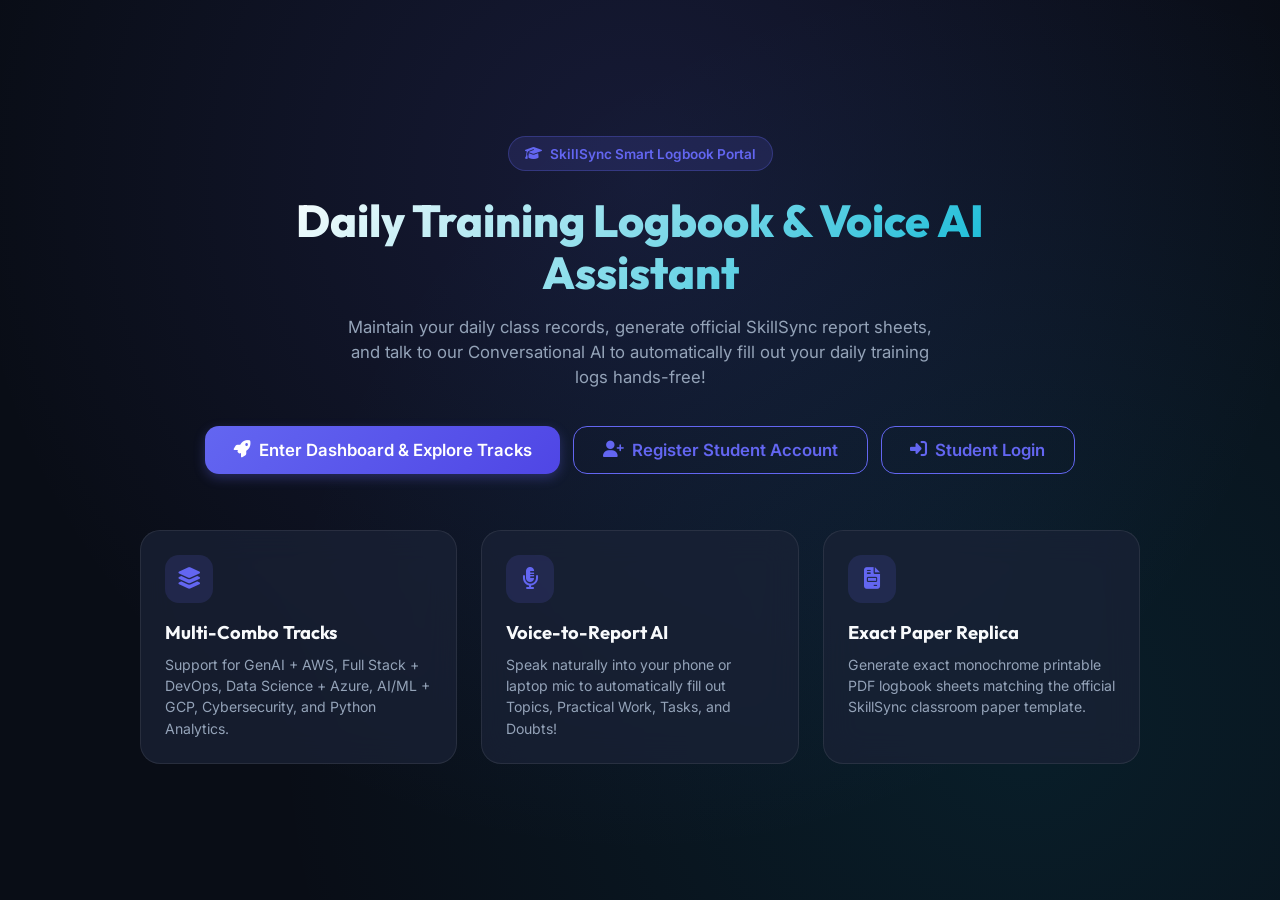
==== index.html @ 4466d9de "Initial commit" ====
<!DOCTYPE html>
<html lang="en" data-theme="dark">
<head>
  <meta charset="UTF-8">
  <meta name="viewport" content="width=device-width, initial-scale=1.0">
  <title>SKILLSYNC Smart Logbook & Voice AI Portal</title>
  <link rel="manifest" href="/static/manifest.json">
  <meta name="theme-color" content="#4f46e5">
  <meta name="apple-mobile-web-app-capable" content="yes">
  <meta name="apple-mobile-web-app-status-bar-style" content="black-translucent">
  <link rel="apple-touch-icon" href="/static/manifest.json">
  <link rel="stylesheet" href="/static/styles.css">
  <link rel="stylesheet" href="https://cdnjs.cloudflare.com/ajax/libs/font-awesome/6.4.0/css/all.min.css">
</head>
<body>
  <div class="app-root">

    <!-- =========================================================
         SCREEN 1: LANDING / WELCOME HERO SCREEN
    ========================================================= -->
    <div id="screen-landing" class="screen-view active">
      <div class="landing-hero">
        <div class="landing-badge">
          <i class="fa-solid fa-graduation-cap"></i> SkillSync Smart Logbook Portal
        </div>
        <h1 class="landing-title">Daily Training Logbook & Voice AI Assistant</h1>
        <p class="landing-desc">
          Maintain your daily class records, generate official SkillSync report sheets, and talk to our Conversational AI to automatically fill out your daily training logs hands-free!
        </p>

        <div class="landing-actions" style="display: flex; gap: 0.8rem; flex-wrap: wrap; justify-content: center;">
          <button class="btn btn-primary" style="font-size: 1.05rem; padding: 0.8rem 1.8rem;" onclick="enterMainAppDirectly()">
            <i class="fa-solid fa-rocket"></i> Enter Dashboard & Explore Tracks
          </button>
          <button class="btn btn-outline" style="font-size: 1.05rem; padding: 0.8rem 1.8rem;" onclick="showScreen('auth-register')">
            <i class="fa-solid fa-user-plus"></i> Register Student Account
          </button>
          <button class="btn btn-outline" style="font-size: 1.05rem; padding: 0.8rem 1.8rem;" onclick="showScreen('auth-login')">
            <i class="fa-solid fa-right-to-bracket"></i> Student Login
          </button>
        </div>

        <!-- Features Overview Grid -->
        <div class="landing-features-grid">
          <div class="feature-card">
            <div class="feature-icon"><i class="fa-solid fa-layer-group"></i></div>
            <h3>Multi-Combo Tracks</h3>
            <p>Support for GenAI + AWS, Full Stack + DevOps, Data Science + Azure, AI/ML + GCP, Cybersecurity, and Python Analytics.</p>
          </div>
          <div class="feature-card">
            <div class="feature-icon"><i class="fa-solid fa-microphone-lines"></i></div>
            <h3>Voice-to-Report AI</h3>
            <p>Speak naturally into your phone or laptop mic to automatically fill out Topics, Practical Work, Tasks, and Doubts!</p>
          </div>
          <div class="feature-card">
            <div class="feature-icon"><i class="fa-solid fa-file-invoice"></i></div>
            <h3>Exact Paper Replica</h3>
            <p>Generate exact monochrome printable PDF logbook sheets matching the official SkillSync classroom paper template.</p>
          </div>
        </div>
      </div>
    </div>


    <!-- =========================================================
         SCREEN 2: USER REGISTRATION
    ========================================================= -->
    <div id="screen-auth-register" class="screen-view">
      <div class="auth-wrapper">
        <div class="auth-card">
          <div class="auth-header">
            <h2>Create Student Account</h2>
            <p>Register your profile and select your training combo track</p>
          </div>

          <form id="registerForm" onsubmit="handleRegisterSubmit(event)">
            <div class="field-group">
              <label><i class="fa-solid fa-user"></i> Full Name</label>
              <input type="text" id="regName" class="form-input" placeholder="Enter your full name" required>
            </div>
            <div class="field-group">
              <label><i class="fa-solid fa-envelope"></i> Email Address</label>
              <input type="email" id="regEmail" class="form-input" placeholder="Enter your email address" required>
            </div>
            <div class="field-group">
              <label><i class="fa-solid fa-layer-group"></i> Training Combo Track</label>
              <select id="regCombo" class="form-input" required>
                <optgroup label="🏗️ INFRA Track">
                  <option value="AWS+DEVOPS">AWS + DevOps</option>
                  <option value="AWS+AI-JFS">AWS + AI_JFS</option>
                </optgroup>
                <optgroup label="🚀 PROD Track">
                  <option value="AWS+GENAI">AWS + Gen_AI</option>
                  <option value="AWS+AGENTIC AI-JFS">AWS + Agentic_AI</option>
                  <option value="GENAI +AGENTIC AI">Gen_AI + Agentic_AI</option>
                </optgroup>
                <optgroup label="💻 DEV Track">
                  <option value="AI-JFS-devops">AI_JFS + DevOps</option>
                  <option value="AI-JFS+AWS SA">AI_JFS + AWS_SA</option>
                </optgroup>
              </select>
            </div>
            <div class="field-group">
              <label><i class="fa-solid fa-lock"></i> Password</label>
              <input type="password" id="regPassword" class="form-input" placeholder="Enter your password" required>
            </div>

            <button type="submit" class="btn btn-primary" style="width: 100%; margin-top: 1rem; padding: 0.75rem;">
              <i class="fa-solid fa-user-check"></i> Complete Registration
            </button>
          </form>

          <div class="auth-switch-text">
            Already registered? <a onclick="showScreen('auth-login')">Log In here</a>
          </div>
        </div>
      </div>
    </div>


    <!-- =========================================================
         SCREEN 3: USER LOGIN
    ========================================================= -->
    <div id="screen-auth-login" class="screen-view">
      <div class="auth-wrapper">
        <div class="auth-card">
          <div class="auth-header">
            <h2>Student & Combo Login</h2>
            <p>Log in to access your daily training logs & AI assistant</p>
          </div>

          <form id="loginForm" onsubmit="handleLoginSubmit(event)">
            <div class="field-group">
              <label><i class="fa-solid fa-envelope"></i> Email Address</label>
              <input type="email" id="loginEmail" class="form-input" placeholder="Enter your registered email" required>
            </div>
            <div class="field-group">
              <label><i class="fa-solid fa-lock"></i> Password</label>
              <input type="password" id="loginPassword" class="form-input" placeholder="Enter your password" required>
            </div>

            <button type="submit" class="btn btn-primary" style="width: 100%; margin-top: 1rem; padding: 0.75rem;">
              <i class="fa-solid fa-right-to-bracket"></i> Log In to Dashboard
            </button>
          </form>

          <div class="auth-switch-text">
            Need a new account? <a onclick="showScreen('auth-register')">Register Now</a>
          </div>
        </div>
      </div>
    </div>


    <!-- =========================================================
         SCREEN 4: MAIN APP INTERFACE (SPA)
    ========================================================= -->
    <div id="screen-app-main" class="screen-view">
      
      <!-- Top Navigation Bar -->
      <header class="app-topbar">
        <div class="brand-badge">
          <span class="logo">SKILLSYNC</span>
          <span class="title" id="topbarComboTitle">GenAI + AWS</span>
        </div>

        <div style="display: flex; align-items: center; gap: 0.5rem;">
          <label for="comboSelect" style="font-size: 0.8rem; color: var(--text-secondary);"><i class="fa-solid fa-layer-group"></i> Active Track:</label>
          <select id="comboSelect" class="form-input" style="width: auto; padding: 0.35rem 0.75rem; font-size: 0.85rem; font-weight: 600; color: var(--accent-primary);" onchange="handleComboChange(this.value)">
            <optgroup label="🏗️ INFRA">
              <option value="AWS+DEVOPS">AWS + DevOps</option>
              <option value="AWS+AI-JFS">AWS + AI_JFS</option>
            </optgroup>
            <optgroup label="🚀 PROD">
              <option value="AWS+GENAI">AWS + Gen_AI</option>
              <option value="AWS+AGENTIC AI-JFS">AWS + Agentic_AI</option>
              <option value="GENAI +AGENTIC AI">Gen_AI + Agentic_AI</option>
            </optgroup>
            <optgroup label="💻 DEV">
              <option value="AI-JFS-devops">AI_JFS + DevOps</option>
              <option value="AI-JFS+AWS SA">AI_JFS + AWS_SA</option>
            </optgroup>
          </select>
        </div>

        <div class="topbar-user">
          <span class="user-combo-tag" id="userComboBadge">GenAI + AWS</span>
          <div class="user-avatar" id="userAvatar">K</div>
          <button class="btn btn-outline" style="padding: 0.35rem 0.75rem; font-size: 0.8rem;" onclick="handleLogout()" title="Logout / Switch User">
            <i class="fa-solid fa-power-off"></i>
          </button>
        </div>
      </header>

      <div class="app-main-layout">
        
        <!-- Desktop Sidebar Nav -->
        <aside class="app-sidebar">
          <button class="app-nav-link active" onclick="switchAppTab('dashboard', this)">
            <i class="fa-solid fa-chart-pie"></i> Dashboard
          </button>
          <button class="app-nav-link" onclick="switchAppTab('editor', this)">
            <i class="fa-solid fa-pen-to-square"></i> Daily Form
          </button>
          <button class="app-nav-link" onclick="switchAppTab('voice-ai', this)">
            <i class="fa-solid fa-microphone-lines"></i> Voice AI Assistant
          </button>
          <button class="app-nav-link" onclick="switchAppTab('history', this)">
            <i class="fa-solid fa-box-archive"></i> History Reports
          </button>
          <button class="app-nav-link" onclick="switchAppTab('print-sheet', this)">
            <i class="fa-solid fa-file-invoice"></i> Printable Sheet
          </button>
          <button class="app-nav-link" onclick="switchAppTab('suggestions', this)">
            <i class="fa-solid fa-lightbulb"></i> Suggestions
          </button>
          <button class="app-nav-link" onclick="switchAppTab('owner-portal', this)">
            <i class="fa-solid fa-user-shield"></i> Owner Portal
          </button>
        </aside>

        <!-- Main Content Area -->
        <main class="app-content">

          <!-- TAB 1: DASHBOARD -->
          <div id="tab-dashboard" class="tab-pane active">
            <div class="pane-title-bar">
              <div>
                <h2>Training Dashboard</h2>
                <p>Track your daily class report submission and progress</p>
              </div>
              <button class="btn btn-primary" onclick="switchAppTab('editor', document.querySelectorAll('.app-nav-link')[1])">
                <i class="fa-solid fa-plus"></i> Fill Today's Log
              </button>
            </div>

            <!-- Attendance Banner -->
            <div class="attendance-banner">
              <div>
                <h3 style="font-family: var(--font-display); margin-bottom: 0.25rem;">Today's Daily Report</h3>
                <p style="font-size: 0.88rem; color: var(--text-secondary);">Class date: <strong id="dashDateStr">2026-09-15</strong></p>
              </div>
              <div class="status-badge pending" id="todayStatusBadge">
                <i class="fa-solid fa-clock"></i> Submission Pending
              </div>
            </div>

            <!-- Stats Row -->
            <div class="stats-row">
              <div class="dash-stat-card">
                <div class="icon"><i class="fa-solid fa-file-signature"></i></div>
                <div>
                  <h4 id="dashStatLogs">0</h4>
                  <p>Total Forms Filled</p>
                </div>
              </div>
              <div class="dash-stat-card">
                <div class="icon"><i class="fa-solid fa-graduation-cap"></i></div>
                <div>
                  <h4 id="dashStatCombo" style="font-size: 1.1rem; color: var(--accent-secondary);">GenAI + AWS</h4>
                  <p>Active Combo Track</p>
                </div>
              </div>
              <div class="dash-stat-card">
                <div class="icon"><i class="fa-solid fa-fire"></i></div>
                <div>
                  <h4 id="dashStatStreak">1 Day</h4>
                  <p>Submission Streak</p>
                </div>
              </div>
            </div>

            <!-- Recent Reports Container -->
            <div class="editor-card">
              <h3 style="margin-bottom: 1rem; font-family: var(--font-display);"><i class="fa-solid fa-history" style="color: var(--accent-primary);"></i> Recent Daily Reports</h3>
              <div id="recentReportsList" style="display: flex; flex-direction: column; gap: 0.75rem;">
                <!-- Dynamically rendered -->
              </div>
            </div>
          </div>


          <!-- TAB 2: DAILY LOG EDITOR -->
          <div id="tab-editor" class="tab-pane">
            <div class="pane-title-bar">
              <div>
                <h2>Daily Logbook Form</h2>
                <p>Fill out today's report. The exact paper sheet preview syncs in real-time on the right!</p>
              </div>
              <div style="display: flex; gap: 0.5rem; flex-wrap: wrap;">
                <button class="btn btn-outline" onclick="clearFormFields()">
                  <i class="fa-solid fa-eraser"></i> Clear Form
                </button>
                <button class="btn btn-outline" onclick="loadSampleData()">
                  <i class="fa-solid fa-wand-sparkles"></i> Load Sample Data
                </button>
                <button class="btn btn-success" onclick="saveCurrentLog()">
                  <i class="fa-solid fa-floppy-disk"></i> Save Report
                </button>
              </div>
            </div>

            <div class="form-grid-layout">
              <!-- Left Form Controls -->
              <div class="editor-card">
                <div class="form-row-2">
                  <div class="field-group">
                    <label><i class="fa-regular fa-calendar"></i> Date</label>
                    <input type="date" id="inputDate" class="form-input" onchange="updateLivePaper()">
                  </div>
                  <div class="field-group">
                    <label><i class="fa-solid fa-calendar-day"></i> Day</label>
                    <input type="text" id="inputDay" class="form-input" placeholder="e.g. Tuesday" oninput="updateLivePaper()">
                  </div>
                </div>

                <div class="field-group">
                  <label><i class="fa-solid fa-laptop-code"></i> LAB / Room Location</label>
                  <input type="text" id="inputLab" class="form-input" placeholder="e.g. Lab 04 - GenAI Hub" oninput="updateLivePaper()">
                </div>

                <div class="form-row-2">
                  <div class="field-group">
                    <label><i class="fa-solid fa-right-to-bracket"></i> Check-In</label>
                    <input type="time" id="inputCheckIn" class="form-input" value="09:30" onchange="updateLivePaper()">
                  </div>
                  <div class="field-group">
                    <label><i class="fa-solid fa-right-from-bracket"></i> Check-Out</label>
                    <input type="time" id="inputCheckOut" class="form-input" value="16:30" onchange="updateLivePaper()">
                  </div>
                </div>

                <div class="field-group">
                  <label><i class="fa-solid fa-chalkboard-user"></i> Trainer Name</label>
                  <input type="text" id="inputTrainer" class="form-input" placeholder="Trainer Name" oninput="updateLivePaper()">
                </div>

                <div class="field-group">
                  <label><i class="fa-solid fa-square"></i> TOPICS COVERED TODAY</label>
                  <textarea id="inputTopics" class="form-input" rows="4" oninput="updateLivePaper()"></textarea>
                </div>

                <div class="field-group">
                  <label><i class="fa-solid fa-square"></i><i class="fa-solid fa-square" style="font-size: 0.6rem; margin-left: -4px;"></i> PRACTICAL / HANDS-ON WORK</label>
                  <textarea id="inputPractical" class="form-input" rows="4" oninput="updateLivePaper()"></textarea>
                </div>

                <div class="field-group">
                  <label><i class="fa-solid fa-square"></i> TASK / ASSIGNMENT</label>
                  <textarea id="inputAssignment" class="form-input" rows="3" oninput="updateLivePaper()"></textarea>
                </div>

                <div class="field-group">
                  <label><i class="fa-solid fa-square"></i><i class="fa-solid fa-square" style="font-size: 0.6rem; margin-left: -4px;"></i> DOUBTS / IMPORTANT NOTES</label>
                  <textarea id="inputDoubts" class="form-input" rows="3" oninput="updateLivePaper()"></textarea>
                </div>

                <button class="btn btn-primary" style="width: 100%; margin-top: 1rem;" onclick="saveCurrentLog()">
                  <i class="fa-solid fa-floppy-disk"></i> Save & Complete Daily Log
                </button>
              </div>

              <!-- Right Real-Time Live Paper Sheet Preview -->
              <div>
                <div style="margin-bottom: 0.5rem; display: flex; align-items: center; justify-content: space-between;">
                  <span style="font-size: 0.8rem; font-weight: 700; color: var(--text-secondary); text-transform: uppercase;">
                    <i class="fa-solid fa-eye"></i> Live Paper Logbook Sheet Preview
                  </span>
                  <button class="btn btn-outline" style="padding: 0.25rem 0.6rem; font-size: 0.75rem;" onclick="printPaperSheet()">
                    <i class="fa-solid fa-print"></i> Print / PDF
                  </button>
                </div>

                <!-- Exact Paper Container matching User Photo -->
                <div class="sheet-container" id="liveSheetContainer">
                  <div class="sheet-outer-box">
                    <div class="sheet-header-block">
                      <div class="sheet-title-text">
                        <span class="sheet-title-bar"></span>
                        TECHWING — DAILY TRAINING LOGBOOK
                      </div>
                      <div class="sheet-subtitle-text" id="paperHeaderSub">
                        GenAI + AWS Training | Daily Class Record
                      </div>
                    </div>

                    <table class="sheet-table-grid">
                      <tr>
                        <td class="lbl-cell">DATE</td>
                        <td class="val-cell" id="paperDateVal">2026-09-15</td>
                        <td class="lbl-cell">DAY</td>
                        <td class="val-cell" id="paperDayVal">Tuesday</td>
                      </tr>
                      <tr>
                        <td class="lbl-cell">LAB</td>
                        <td class="val-cell" id="paperLabVal" colspan="3">Lab 04 - GenAI Hub</td>
                      </tr>
                      <tr>
                        <td class="lbl-cell">CHECK-IN</td>
                        <td class="val-cell" id="paperCheckInVal">09:30 AM</td>
                        <td class="lbl-cell">CHECK-OUT</td>
                        <td class="val-cell" id="paperCheckOutVal">04:30 PM</td>
                      </tr>
                      <tr>
                        <td class="lbl-cell">TRAINER</td>
                        <td class="val-cell" id="paperTrainerVal" style="width: 35%;">Dr. Rajesh Sharma</td>
                        <td class="val-cell" colspan="2" style="text-align: center; color: #555555; font-size: 11px;">
                          [ Trainer Approval & Signature ]
                        </td>
                      </tr>
                    </table>

                    <div class="sec-banner"><span class="sq-symbol">■</span> TOPICS COVERED TODAY</div>
                    <div class="sec-box-content" id="paperTopicsVal"></div>

                    <div class="sec-banner"><span class="sq-symbol">■■</span> PRACTICAL / HANDS-ON WORK</div>
                    <div class="sec-box-content" id="paperPracticalVal"></div>

                    <div class="sec-banner"><span class="sq-symbol">■</span> TASK / ASSIGNMENT</div>
                    <div class="sec-box-content" id="paperAssignmentVal"></div>

                    <div class="sec-banner"><span class="sq-symbol">■■</span> DOUBTS / IMPORTANT NOTES</div>
                    <div class="sec-box-content" id="paperDoubtsVal"></div>
                  </div>
                </div>
              </div>
            </div>
          </div>


          <!-- TAB 3: VOICE CONVERSATIONAL AI ASSISTANT -->
          <div id="tab-voice-ai" class="tab-pane">
            <div class="pane-title-bar">
              <div>
                <h2>Voice Conversational AI Assistant</h2>
                <p>Talk or type to automatically populate your daily report logbook hands-free!</p>
              </div>
            </div>

            <!-- Target Section Chips -->
            <div class="section-chips-bar" style="margin-bottom: 1rem;">
              <span style="font-size: 0.85rem; font-weight: 600; color: var(--text-secondary);">
                <i class="fa-solid fa-bullseye" style="color: var(--accent-primary);"></i> Target Section:
              </span>
              <div class="chips-group">
                <button class="chip-btn active" data-target="auto" onclick="setVoiceTarget('auto', this)">Auto Detect</button>
                <button class="chip-btn" data-target="topics" onclick="setVoiceTarget('topics', this)">Topics Covered</button>
                <button class="chip-btn" data-target="practical" onclick="setVoiceTarget('practical', this)">Practical Work</button>
                <button class="chip-btn" data-target="assignment" onclick="setVoiceTarget('assignment', this)">Task/Assignment</button>
                <button class="chip-btn" data-target="doubts" onclick="setVoiceTarget('doubts', this)">Doubts/Notes</button>
              </div>
            </div>

            <!-- Voice Control Microphone Card -->
            <div class="voice-ai-card">
              <h3 style="font-family: var(--font-display); font-size: 1.25rem;">
                <i class="fa-solid fa-microphone-lines" style="color: var(--accent-purple);"></i> Speak to Fill Logbook Report
              </h3>
              <p style="font-size: 0.88rem; color: var(--text-secondary); max-width: 500px; margin: 0.4rem auto 0 auto;">
                Click the microphone button below and speak your notes. The AI will parse your voice and show a live demo preview of the populated section!
              </p>

              <div class="mic-button-wrapper">
                <button class="btn-mic" id="micBtn" onclick="toggleVoiceRecording()">
                  <i class="fa-solid fa-microphone"></i>
                </button>
              </div>

              <div class="voice-status-text" id="voiceStatus">Click Microphone to Start Speaking</div>
            </div>

            <!-- Demo Case Form Preview Card (Voice Populated) -->
            <div id="voiceDemoBox" class="editor-card demo-preview-card" style="margin-bottom: 1rem; display: none;">
              <div style="display: flex; align-items: center; justify-content: space-between; border-bottom: 1px solid var(--border-color); padding-bottom: 0.75rem; margin-bottom: 1rem;">
                <div style="display: flex; align-items: center; gap: 0.5rem;">
                  <span style="background: var(--accent-primary); color: #fff; border-radius: 4px; padding: 0.2rem 0.5rem; font-size: 0.75rem; font-weight: 700;">DEMO CASE PREVIEW</span>
                  <h4 id="demoTargetBadge" style="font-family: var(--font-display); font-size: 1rem; margin: 0;">TOPICS COVERED TODAY</h4>
                </div>
                <div style="display: flex; gap: 0.5rem;">
                  <button class="btn btn-success" style="padding: 0.35rem 0.75rem; font-size: 0.8rem;" onclick="applyVoiceDemoToForm()">
                    <i class="fa-solid fa-check-double"></i> Apply to Live Form & Sheet
                  </button>
                  <button class="btn btn-outline" style="padding: 0.35rem 0.75rem; font-size: 0.8rem;" onclick="closeVoiceDemoBox()">
                    <i class="fa-solid fa-xmark"></i>
                  </button>
                </div>
              </div>

              <div class="demo-fields-grid" style="display: grid; grid-template-columns: 1fr 1fr; gap: 1rem;">
                <div class="field-group">
                  <label><i class="fa-solid fa-square" style="color: var(--accent-primary);"></i> Topics Covered Preview</label>
                  <div class="demo-text-box" id="demoTopicsText"></div>
                </div>
                <div class="field-group">
                  <label><i class="fa-solid fa-square" style="color: var(--accent-secondary);"></i> Practical Work Preview</label>
                  <div class="demo-text-box" id="demoPracticalText"></div>
                </div>
                <div class="field-group">
                  <label><i class="fa-solid fa-square" style="color: var(--accent-gold);"></i> Task / Assignment Preview</label>
                  <div class="demo-text-box" id="demoAssignmentText"></div>
                </div>
                <div class="field-group">
                  <label><i class="fa-solid fa-square" style="color: var(--accent-purple);"></i> Doubts / Notes Preview</label>
                  <div class="demo-text-box" id="demoDoubtsText"></div>
                </div>
              </div>
            </div>

            <!-- Chat Conversation Thread -->
            <div class="chat-container">
              <div class="chat-body" id="chatThread">
                <div class="chat-msg-row ai">
                  <div class="msg-text">
Hello! I am your <strong>TECHWING Voice & Conversational AI Assistant</strong>. 🎙️

You can speak by clicking the microphone button above, or type your notes below.
For example, try saying:
<em>"Fill Topics Covered Today with: Python Flask REST endpoints and database routing."</em>
                  </div>
                </div>
              </div>

              <div class="chat-input-bar">
                <input type="text" id="chatInput" class="form-input" placeholder="Type your notes or prompt (e.g. Fill topics covered with...)" onkeypress="handleChatKeyPress(event)">
                <button class="btn btn-primary" onclick="submitChatInput()">
                  <i class="fa-solid fa-paper-plane"></i> Send
                </button>
              </div>
            </div>
          </div>


          <!-- TAB 4: HISTORY REPORTS -->
          <div id="tab-history" class="tab-pane">
            <div class="pane-title-bar">
              <div>
                <h2>Reports History & Exports</h2>
                <p>Search, filter, and export past class report entries</p>
              </div>
              <div style="display: flex; gap: 0.5rem;">
                <button class="btn btn-outline" onclick="exportJSON()">Export JSON</button>
                <button class="btn btn-outline" onclick="exportCSV()">Export CSV</button>
              </div>
            </div>

            <div class="editor-card">
              <table style="width: 100%; border-collapse: collapse; text-align: left;">
                <thead>
                  <tr style="border-bottom: 1px solid var(--border-color); color: var(--text-secondary); font-size: 0.8rem;">
                    <th style="padding: 0.75rem;">Date</th>
                    <th style="padding: 0.75rem;">Day</th>
                    <th style="padding: 0.75rem;">Combo</th>
                    <th style="padding: 0.75rem;">Lab</th>
                    <th style="padding: 0.75rem;">Trainer</th>
                    <th style="padding: 0.75rem;">Topics Summary</th>
                    <th style="padding: 0.75rem;">Actions</th>
                  </tr>
                </thead>
                <tbody id="historyTableBody">
                  <!-- Injected dynamically -->
                </tbody>
              </table>
            </div>
          </div>


          <!-- TAB 5: PRINTABLE SHEET -->
          <div id="tab-print-sheet" class="tab-pane">
            <div class="pane-title-bar">
              <div>
                <h2>Official Printable Sheet</h2>
                <p>Exact replica of official TECHWING daily log paper sheet ready for printing</p>
              </div>
              <button class="btn btn-primary" onclick="printPaperSheet()">
                <i class="fa-solid fa-print"></i> Print / Save PDF
              </button>
            </div>

            <!-- Saved Log Selector Bar -->
            <div class="editor-card print-selector-bar" style="margin-bottom: 1.25rem; display: flex; align-items: center; justify-content: space-between; flex-wrap: wrap; gap: 1rem;">
              <div style="display: flex; align-items: center; gap: 0.75rem; flex: 1; min-width: 280px;">
                <label style="font-weight: 600; white-space: nowrap; color: var(--text-primary);">
                  <i class="fa-solid fa-calendar-check" style="color: var(--accent-primary);"></i> Select Saved Report:
                </label>
                <select id="printLogSelect" class="form-input" onchange="loadLogToPrintSheet(this.value)" style="margin: 0; flex: 1;">
                  <!-- Dynamic options populated from logs -->
                </select>
              </div>
              <div style="display: flex; gap: 0.5rem;">
                <button class="btn btn-outline" onclick="loadActiveFormToPrintSheet()">
                  <i class="fa-solid fa-pen-to-square"></i> Use Current Form
                </button>
                <button class="btn btn-primary" onclick="printPaperSheet()">
                  <i class="fa-solid fa-print"></i> Print Sheet
                </button>
              </div>
            </div>

            <div id="fullSheetTarget"></div>
          </div>


          <!-- TAB 6: SUGGESTIONS & FEEDBACK -->
          <div id="tab-suggestions" class="tab-pane">
            <div class="pane-title-bar">
              <div>
                <h2>Student Suggestions & Feedback</h2>
                <p>Submit your suggestions directly to the TECHWING management</p>
              </div>
              <button class="btn btn-outline" style="font-size: 0.8rem;" onclick="toggleOwnerInbox()">
                <i class="fa-solid fa-user-shield"></i> Owner Inbox Access
              </button>
            </div>

            <div style="display: flex; flex-direction: column; gap: 1.5rem; max-width: 900px; margin: 0 auto;">
              <!-- Suggestion Submission Form (Public View for All Students) -->
              <div class="editor-card">
                <h3 style="margin-bottom: 1rem; font-family: var(--font-display);">
                  <i class="fa-solid fa-paper-plane" style="color: var(--accent-primary);"></i> Submit a Suggestion to App Owner
                </h3>
                <form id="suggestionForm" onsubmit="handleSuggestionSubmit(event)">
                  <div class="form-row-2">
                    <div class="field-group">
                      <label><i class="fa-solid fa-user"></i> Your Name</label>
                      <input type="text" id="sugName" class="form-input" placeholder="e.g. Kishore Kumar" required>
                    </div>
                    <div class="field-group">
                      <label><i class="fa-solid fa-envelope"></i> Email Address</label>
                      <input type="email" id="sugEmail" class="form-input" placeholder="e.g. kishore@techwing.com" required>
                    </div>
                  </div>

                  <div class="form-row-2">
                    <div class="field-group">
                      <label><i class="fa-solid fa-tag"></i> Suggestion Category</label>
                      <select id="sugCategory" class="form-input" required>
                        <option value="Curriculum & Topics">Curriculum & Topics</option>
                        <option value="Lab & Infrastructure">Lab & Infrastructure</option>
                        <option value="Trainer Feedback">Trainer Feedback</option>
                        <option value="App Feature Request">App Feature Request</option>
                        <option value="General Suggestion">General Suggestion</option>
                      </select>
                    </div>
                    <div class="field-group">
                      <label><i class="fa-solid fa-heading"></i> Subject / Title</label>
                      <input type="text" id="sugSubject" class="form-input" placeholder="Brief subject title" required>
                    </div>
                  </div>

                  <div class="field-group">
                    <label><i class="fa-solid fa-message"></i> Suggestion Details</label>
                    <textarea id="sugMessage" class="form-input" rows="4" placeholder="Write your suggestion or feedback here..." required></textarea>
                  </div>
                  <button type="submit" class="btn btn-primary" style="width: 100%; margin-top: 0.5rem; font-size: 1rem; padding: 0.8rem;">
                    <i class="fa-solid fa-paper-plane"></i> Submit Suggestion to Management
                  </button>
                </form>
              </div>

              <!-- Received Suggestions List (Protected: App Owner Only) -->
              <div id="ownerInboxCard" class="editor-card" style="display: none; border: 1px solid var(--accent-purple);">
                <div style="display: flex; align-items: center; justify-content: space-between; margin-bottom: 1rem; border-bottom: 1px solid var(--border-color); padding-bottom: 0.75rem;">
                  <h3 style="font-family: var(--font-display); margin: 0; color: var(--accent-purple);">
                    <i class="fa-solid fa-user-shield"></i> Owner Private Suggestions Inbox
                  </h3>
                  <div style="display: flex; align-items: center; gap: 0.5rem;">
                    <span class="status-badge completed" id="sugCountBadge">0 Received</span>
                    <button class="btn btn-outline" style="padding: 0.25rem 0.5rem; font-size: 0.75rem;" onclick="hideOwnerInbox()">Close</button>
                  </div>
                </div>
                <div id="suggestionsList" style="display: flex; flex-direction: column; gap: 0.88rem; max-height: 500px; overflow-y: auto;">
                  <!-- Rendered dynamically for owner -->
                </div>
              </div>
            </div>
          </div>


          <!-- TAB 7: OWNER MONITORING PORTAL -->
          <div id="tab-owner-portal" class="tab-pane">
            <div class="pane-title-bar">
              <div>
                <h2><i class="fa-solid fa-user-shield" style="color: var(--accent-purple);"></i> Owner Monitoring Portal</h2>
                <p>Master overview of student activity, logs, roster, & system reports</p>
              </div>
              <div style="display: flex; gap: 0.5rem;">
                <button class="btn btn-outline" style="font-size: 0.82rem;" onclick="loadOwnerMasterData()">
                  <i class="fa-solid fa-rotate"></i> Refresh Data
                </button>
                <button class="btn btn-primary" style="font-size: 0.82rem;" onclick="exportMasterDataJSON()">
                  <i class="fa-solid fa-download"></i> Export Master JSON
                </button>
              </div>
            </div>

            <!-- Passcode Verification Gate if locked -->
            <div id="ownerGateCard" class="editor-card" style="text-align: center; max-width: 500px; margin: 3rem auto; padding: 2.5rem;">
              <div style="font-size: 3rem; color: var(--accent-purple); margin-bottom: 1rem;">
                <i class="fa-solid fa-lock"></i>
              </div>
              <h3 style="font-family: var(--font-display); margin-bottom: 0.5rem;">Protected Owner Access</h3>
              <p style="color: var(--text-secondary); font-size: 0.9rem; margin-bottom: 1.5rem;">
                Enter Owner Passcode to unlock master system monitoring dashboard and student roster.
              </p>
              <div style="display: flex; gap: 0.5rem; justify-content: center;">
                <input type="password" id="ownerPasscodePrompt" class="form-input" placeholder="Enter Owner Passcode" style="max-width: 250px;">
                <button class="btn btn-primary" onclick="unlockOwnerPortal()">
                  <i class="fa-solid fa-key"></i> Unlock
                </button>
              </div>
              <p style="font-size: 0.75rem; color: var(--text-muted); margin-top: 1rem;">
                Authorized Owner Email (kishore@techwing.com) unlocks automatically.
              </p>
            </div>

            <!-- Main Owner Dashboard View (hidden until unlocked) -->
            <div id="ownerDashboardView" style="display: none;">
              
              <!-- Metrics Cards -->
              <div class="stats-row" style="margin-bottom: 1.5rem;">
                <div class="dash-stat-card">
                  <div class="icon" style="background: rgba(99, 102, 241, 0.15); color: var(--accent-primary);"><i class="fa-solid fa-users"></i></div>
                  <div>
                    <h4 id="ownerTotalStudents">0</h4>
                    <p>Registered Students</p>
                  </div>
                </div>
                <div class="dash-stat-card">
                  <div class="icon" style="background: rgba(168, 85, 247, 0.15); color: var(--accent-purple);"><i class="fa-solid fa-file-invoice"></i></div>
                  <div>
                    <h4 id="ownerTotalLogs">0</h4>
                    <p>Total Master Logs</p>
                  </div>
                </div>
                <div class="dash-stat-card">
                  <div class="icon" style="background: rgba(34, 197, 94, 0.15); color: var(--accent-green);"><i class="fa-solid fa-lightbulb"></i></div>
                  <div>
                    <h4 id="ownerTotalSuggestions">0</h4>
                    <p>Student Suggestions</p>
                  </div>
                </div>
                <div class="dash-stat-card">
                  <div class="icon" style="background: rgba(245, 158, 11, 0.15); color: var(--accent-gold);"><i class="fa-solid fa-layer-group"></i></div>
                  <div>
                    <h4 id="ownerActiveCombos">6</h4>
                    <p>Active Combo Tracks</p>
                  </div>
                </div>
              </div>

              <!-- Owner Sub-Tabs Navigation -->
              <div style="display: flex; gap: 0.5rem; margin-bottom: 1rem; border-bottom: 1px solid var(--border-color); padding-bottom: 0.5rem; flex-wrap: wrap;">
                <button class="btn btn-primary" id="btnOwnerSubLogs" style="font-size: 0.85rem;" onclick="switchOwnerSubTab('master-logs')">
                  <i class="fa-solid fa-list-check"></i> Master Student Logs
                </button>
                <button class="btn btn-outline" id="btnOwnerSubRoster" style="font-size: 0.85rem;" onclick="switchOwnerSubTab('student-roster')">
                  <i class="fa-solid fa-id-card"></i> Student Accounts Roster
                </button>
                <button class="btn btn-outline" id="btnOwnerSubInbox" style="font-size: 0.85rem;" onclick="switchOwnerSubTab('suggestions-inbox')">
                  <i class="fa-solid fa-inbox"></i> Suggestions Inbox
                </button>
                <button class="btn btn-outline" id="btnOwnerSubDb" style="font-size: 0.85rem;" onclick="switchOwnerSubTab('db-inspector')">
                  <i class="fa-solid fa-server"></i> Database Inspector & Audits
                </button>
              </div>

              <!-- Sub-Tab 1: Master Logs Table -->
              <div id="ownerSub-master-logs" class="editor-card">
                <div style="display: flex; align-items: center; justify-content: space-between; margin-bottom: 1rem; flex-wrap: wrap; gap: 0.5rem;">
                  <h3 style="font-family: var(--font-display); margin: 0;">Master Student Training Logs</h3>
                  <div style="display: flex; gap: 0.5rem;">
                    <input type="text" id="ownerLogSearch" class="form-input" placeholder="Search by email, combo, or date..." style="font-size: 0.85rem; width: 260px;" onkeyup="filterOwnerLogs()">
                    <button class="btn btn-outline" style="font-size: 0.8rem;" onclick="exportMasterLogsCSV()">
                      <i class="fa-solid fa-file-csv"></i> CSV
                    </button>
                  </div>
                </div>
                
                <div style="overflow-x: auto;">
                  <table style="width: 100%; border-collapse: collapse; font-size: 0.88rem;">
                    <thead>
                      <tr style="border-bottom: 2px solid var(--border-color); text-align: left; color: var(--text-secondary);">
                        <th style="padding: 0.75rem;">Date</th>
                        <th style="padding: 0.75rem;">Student Email</th>
                        <th style="padding: 0.75rem;">Combo Track</th>
                        <th style="padding: 0.75rem;">Lab / Trainer</th>
                        <th style="padding: 0.75rem;">Topics Covered</th>
                        <th style="padding: 0.75rem;">Action</th>
                      </tr>
                    </thead>
                    <tbody id="ownerMasterLogsTbody">
                      <!-- Rendered dynamically -->
                    </tbody>
                  </table>
                </div>
              </div>

              <!-- Sub-Tab 2: Student Accounts Roster -->
              <div id="ownerSub-student-roster" class="editor-card" style="display: none;">
                <h3 style="font-family: var(--font-display); margin-bottom: 1rem;">Registered Student Accounts Roster</h3>
                <div style="overflow-x: auto;">
                  <table style="width: 100%; border-collapse: collapse; font-size: 0.88rem;">
                    <thead>
                      <tr style="border-bottom: 2px solid var(--border-color); text-align: left; color: var(--text-secondary);">
                        <th style="padding: 0.75rem;">Student Name</th>
                        <th style="padding: 0.75rem;">Email Address</th>
                        <th style="padding: 0.75rem;">Combo Track</th>
                        <th style="padding: 0.75rem;">Logs Submitted</th>
                      </tr>
                    </thead>
                    <tbody id="ownerStudentRosterTbody">
                      <!-- Rendered dynamically -->
                    </tbody>
                  </table>
                </div>
              </div>

              <!-- Sub-Tab 3: Private Suggestions Inbox -->
              <div id="ownerSub-suggestions-inbox" class="editor-card" style="display: none;">
                <h3 style="font-family: var(--font-display); margin-bottom: 1rem; color: var(--accent-purple);">
                  <i class="fa-solid fa-paper-plane"></i> Private Suggestions & Feedback Inbox
                </h3>
                <div id="ownerPortalSuggestionsList" style="display: flex; flex-direction: column; gap: 1rem;">
                  <!-- Rendered dynamically -->
                </div>
              </div>

              <!-- Sub-Tab 4: Database Inspector -->
              <div id="ownerSub-db-inspector" class="editor-card" style="display: none;">
                <div style="display: flex; align-items: center; justify-content: space-between; margin-bottom: 1rem; flex-wrap: wrap; gap: 0.5rem;">
                  <h3 style="font-family: var(--font-display); margin: 0; color: var(--accent-primary);">
                    <i class="fa-solid fa-server"></i> Server Database & Audit Inspector
                  </h3>
                  <div style="display: flex; gap: 0.5rem;">
                    <button class="btn btn-outline" style="font-size: 0.8rem;" onclick="inspectServerDatabase()">
                      <i class="fa-solid fa-rotate"></i> Refresh Inspector
                    </button>
                    <button class="btn btn-primary" style="font-size: 0.8rem;" onclick="downloadDatabaseFile()">
                      <i class="fa-solid fa-download"></i> Download SQLite DB
                    </button>
                  </div>
                </div>

                <div id="dbInspectorContent" style="display: flex; flex-direction: column; gap: 1rem;">
                  <!-- Rendered dynamically -->
                </div>
              </div>

            </div>
          </div>

        </main>
      </div>

      <!-- Mobile Bottom Navigation Bar -->
      <nav class="mobile-bottom-nav">
        <button class="mobile-nav-item active" onclick="switchAppTab('dashboard', this)">
          <i class="fa-solid fa-chart-pie"></i>
          <span>Home</span>
        </button>
        <button class="mobile-nav-item" onclick="switchAppTab('editor', this)">
          <i class="fa-solid fa-pen-to-square"></i>
          <span>Form</span>
        </button>
        <button class="mobile-nav-item" onclick="switchAppTab('voice-ai', this)">
          <i class="fa-solid fa-microphone-lines"></i>
          <span>Voice AI</span>
        </button>
        <button class="mobile-nav-item" onclick="switchAppTab('history', this)">
          <i class="fa-solid fa-box-archive"></i>
          <span>Reports</span>
        </button>
        <button class="mobile-nav-item" onclick="switchAppTab('print-sheet', this)">
          <i class="fa-solid fa-file-invoice"></i>
          <span>Print</span>
        </button>
        <button class="mobile-nav-item" onclick="switchAppTab('suggestions', this)">
          <i class="fa-solid fa-lightbulb"></i>
          <span>Feedback</span>
        </button>
        <button class="mobile-nav-item" onclick="switchAppTab('owner-portal', this)">
          <i class="fa-solid fa-user-shield"></i>
          <span>Owner</span>
        </button>
      </nav>

    </div>

  </div>

  <script src="/static/app.js"></script>
</body>
</html>
---- static/styles.css ----
/* SkillSync Daily Training Logbook Mobile-First Web App Design System */
@import url('https://fonts.googleapis.com/css2?family=Inter:wght@300;400;500;600;700&family=Outfit:wght@400;500;600;700;800&family=JetBrains+Mono:wght@400;500&display=swap');

:root {
  /* Dark Glass Palette */
  --bg-primary: #090d16;
  --bg-secondary: #111726;
  --bg-tertiary: #1a2236;
  --bg-card: rgba(26, 34, 54, 0.75);
  --bg-card-hover: rgba(36, 47, 74, 0.85);

  --border-color: rgba(255, 255, 255, 0.08);
  --border-active: rgba(99, 102, 241, 0.5);

  --accent-primary: #6366f1;
  --accent-primary-hover: #4f46e5;
  --accent-secondary: #06b6d4;
  --accent-success: #10b981;
  --accent-warning: #f59e0b;
  --accent-danger: #ef4444;
  --accent-purple: #a855f7;

  --text-primary: #f8fafc;
  --text-secondary: #94a3b8;
  --text-muted: #64748b;

  --font-main: 'Inter', system-ui, -apple-system, sans-serif;
  --font-display: 'Outfit', system-ui, -apple-system, sans-serif;
  --font-code: 'JetBrains Mono', monospace;

  --radius-sm: 8px;
  --radius-md: 14px;
  --radius-lg: 20px;
  --radius-xl: 28px;

  --shadow-sm: 0 2px 8px rgba(0, 0, 0, 0.2);
  --shadow-md: 0 8px 24px rgba(0, 0, 0, 0.35);
  --shadow-lg: 0 16px 40px rgba(0, 0, 0, 0.5);

  --glass-backdrop: blur(16px);
}

[data-theme="light"] {
  --bg-primary: #f1f5f9;
  --bg-secondary: #ffffff;
  --bg-tertiary: #e2e8f0;
  --bg-card: rgba(255, 255, 255, 0.9);
  --bg-card-hover: rgba(255, 255, 255, 1);

  --border-color: rgba(0, 0, 0, 0.08);
  --border-active: rgba(99, 102, 241, 0.6);

  --text-primary: #0f172a;
  --text-secondary: #475569;
  --text-muted: #94a3b8;

  --shadow-sm: 0 2px 8px rgba(0, 0, 0, 0.05);
  --shadow-md: 0 8px 24px rgba(0, 0, 0, 0.08);
  --shadow-lg: 0 16px 40px rgba(0, 0, 0, 0.12);
}

* {
  margin: 0;
  padding: 0;
  box-sizing: border-box;
}

body {
  font-family: var(--font-main);
  background-color: var(--bg-primary);
  color: var(--text-primary);
  min-height: 100vh;
  line-height: 1.5;
  overflow-x: hidden;
  transition: background-color 0.3s ease, color 0.3s ease;
}

/* App Root Container */
.app-root {
  display: flex;
  flex-direction: column;
  min-height: 100vh;
  position: relative;
}

/* Screen Views Management */
.screen-view {
  display: none;
  width: 100%;
  animation: fadeIn 0.3s cubic-bezier(0.16, 1, 0.3, 1) forwards;
}

.screen-view.active {
  display: flex;
  flex-direction: column;
  flex: 1;
}

@keyframes fadeIn {
  from { opacity: 0; transform: translateY(8px); }
  to { opacity: 1; transform: translateY(0); }
}

/* -------------------------------------------------------------
   1. LANDING / WELCOME SCREEN
------------------------------------------------------------- */
.landing-hero {
  min-height: 100vh;
  display: flex;
  flex-direction: column;
  justify-content: center;
  align-items: center;
  text-align: center;
  padding: 2rem 1.5rem;
  background: radial-gradient(circle at 50% 20%, rgba(99, 102, 241, 0.15), transparent 70%),
              radial-gradient(circle at 80% 80%, rgba(6, 182, 212, 0.1), transparent 60%);
}

.landing-badge {
  display: inline-flex;
  align-items: center;
  gap: 0.5rem;
  background: rgba(99, 102, 241, 0.15);
  color: var(--accent-primary);
  border: 1px solid rgba(99, 102, 241, 0.3);
  padding: 0.4rem 1rem;
  border-radius: 20px;
  font-size: 0.85rem;
  font-weight: 600;
  margin-bottom: 1.5rem;
}

.landing-title {
  font-family: var(--font-display);
  font-size: 2.8rem;
  font-weight: 800;
  line-height: 1.15;
  margin-bottom: 1rem;
  background: linear-gradient(135deg, #ffffff, var(--accent-secondary));
  -webkit-background-clip: text;
  -webkit-text-fill-color: transparent;
  max-width: 750px;
}

.landing-desc {
  font-size: 1.05rem;
  color: var(--text-secondary);
  max-width: 600px;
  margin-bottom: 2.25rem;
}

.landing-actions {
  display: flex;
  gap: 1rem;
  flex-wrap: wrap;
  justify-content: center;
  margin-bottom: 3.5rem;
}

.landing-features-grid {
  display: grid;
  grid-template-columns: repeat(auto-fit, minmax(250px, 1fr));
  gap: 1.5rem;
  max-width: 1000px;
  width: 100%;
}

.feature-card {
  background: var(--bg-card);
  border: 1px solid var(--border-color);
  border-radius: var(--radius-lg);
  padding: 1.5rem;
  text-align: left;
  backdrop-filter: var(--glass-backdrop);
  transition: transform 0.2s ease, border-color 0.2s ease;
}

.feature-card:hover {
  transform: translateY(-4px);
  border-color: var(--border-active);
}

.feature-icon {
  width: 48px;
  height: 48px;
  border-radius: var(--radius-md);
  background: rgba(99, 102, 241, 0.15);
  color: var(--accent-primary);
  display: flex;
  align-items: center;
  justify-content: center;
  font-size: 1.35rem;
  margin-bottom: 1rem;
}

.feature-card h3 {
  font-family: var(--font-display);
  font-size: 1.15rem;
  font-weight: 700;
  margin-bottom: 0.5rem;
}

.feature-card p {
  font-size: 0.88rem;
  color: var(--text-secondary);
}

/* -------------------------------------------------------------
   2. AUTHENTICATION SCREENS (LOGIN & REGISTER)
------------------------------------------------------------- */
.auth-wrapper {
  min-height: 100vh;
  display: flex;
  align-items: center;
  justify-content: center;
  padding: 2rem 1rem;
  background: radial-gradient(circle at 30% 30%, rgba(168, 85, 247, 0.1), transparent 60%);
}

.auth-card {
  background: var(--bg-card);
  border: 1px solid var(--border-color);
  border-radius: var(--radius-xl);
  padding: 2.25rem;
  width: 100%;
  max-width: 460px;
  box-shadow: var(--shadow-lg);
  backdrop-filter: var(--glass-backdrop);
}

.auth-header {
  text-align: center;
  margin-bottom: 1.75rem;
}

.auth-header h2 {
  font-family: var(--font-display);
  font-size: 1.75rem;
  font-weight: 700;
  margin-bottom: 0.35rem;
}

.auth-header p {
  color: var(--text-secondary);
  font-size: 0.88rem;
}

.auth-switch-text {
  text-align: center;
  margin-top: 1.25rem;
  font-size: 0.88rem;
  color: var(--text-secondary);
}

.auth-switch-text a {
  color: var(--accent-primary);
  font-weight: 600;
  text-decoration: none;
  cursor: pointer;
}

.auth-switch-text a:hover {
  text-decoration: underline;
}

/* -------------------------------------------------------------
   3. APP MAIN INTERFACE (NAVBAR, SIDEBAR & BOTTOM NAV)
------------------------------------------------------------- */
.app-topbar {
  display: flex;
  align-items: center;
  justify-content: space-between;
  padding: 0.85rem 1.5rem;
  background: var(--bg-secondary);
  border-bottom: 1px solid var(--border-color);
  position: sticky;
  top: 0;
  z-index: 100;
}

.brand-badge {
  display: flex;
  align-items: center;
  gap: 0.65rem;
}

.brand-badge .logo {
  background: linear-gradient(135deg, var(--accent-primary), var(--accent-secondary));
  color: white;
  font-family: var(--font-display);
  font-weight: 800;
  font-size: 1rem;
  padding: 0.4rem 0.8rem;
  border-radius: var(--radius-md);
  box-shadow: 0 4px 12px rgba(99, 102, 241, 0.3);
}

.brand-badge .title {
  font-family: var(--font-display);
  font-weight: 700;
  font-size: 1.1rem;
}

.topbar-user {
  display: flex;
  align-items: center;
  gap: 0.75rem;
}

.profile-menu-wrap {
  position: relative;
}

.profile-menu {
  position: absolute;
  top: calc(100% + 0.7rem);
  right: 0;
  width: 250px;
  padding: 0.85rem;
  background: var(--bg-secondary);
  border: 1px solid var(--border-color);
  border-radius: var(--radius-md);
  box-shadow: var(--shadow-md);
  z-index: 110;
}

.profile-menu-header {
  display: flex;
  flex-direction: column;
  gap: 0.15rem;
  padding-bottom: 0.75rem;
  border-bottom: 1px solid var(--border-color);
}

.profile-menu-header strong {
  color: var(--text-primary);
  font-size: 0.95rem;
}

.profile-menu-header span,
.profile-menu-detail span {
  color: var(--text-secondary);
  font-size: 0.78rem;
  overflow-wrap: anywhere;
}

.profile-menu-detail {
  display: flex;
  flex-direction: column;
  gap: 0.15rem;
  padding: 0.75rem 0;
}

.profile-menu-detail strong {
  color: var(--accent-secondary);
  font-size: 0.82rem;
}

.profile-logout-btn {
  width: 100%;
  display: flex;
  align-items: center;
  gap: 0.5rem;
  padding: 0.6rem 0.7rem;
  color: var(--accent-danger);
  background: transparent;
  border: 1px solid rgba(239, 68, 68, 0.25);
  border-radius: var(--radius-sm);
  cursor: pointer;
  font: inherit;
  font-size: 0.84rem;
  font-weight: 600;
}

.profile-logout-btn:hover {
  background: rgba(239, 68, 68, 0.1);
}

.user-combo-tag {
  background: var(--bg-tertiary);
  border: 1px solid var(--border-color);
  color: var(--accent-secondary);
  font-family: var(--font-display);
  font-weight: 700;
  font-size: 0.82rem;
  padding: 0.35rem 0.85rem;
  border-radius: 20px;
}

.user-avatar {
  width: 36px;
  height: 36px;
  border-radius: 50%;
  background: linear-gradient(135deg, var(--accent-purple), var(--accent-primary));
  display: flex;
  align-items: center;
  justify-content: center;
  color: white;
  font-weight: 700;
  font-size: 0.9rem;
}

.app-main-layout {
  display: flex;
  flex: 1;
  overflow: hidden;
  height: calc(100vh - 65px);
}

/* Desktop Sidebar Nav */
.app-sidebar {
  width: 240px;
  background: var(--bg-secondary);
  border-right: 1px solid var(--border-color);
  display: flex;
  flex-direction: column;
  padding: 1.25rem 0.85rem;
  gap: 0.4rem;
  flex-shrink: 0;
}

@media (max-width: 768px) {
  .app-sidebar {
    display: none;
  }
}

.app-nav-link {
  display: flex;
  align-items: center;
  gap: 0.85rem;
  padding: 0.8rem 1rem;
  border-radius: var(--radius-md);
  color: var(--text-secondary);
  font-weight: 500;
  font-size: 0.9rem;
  background: transparent;
  border: none;
  width: 100%;
  text-align: left;
  cursor: pointer;
  transition: all 0.2s ease;
}

.app-nav-link:hover {
  background: var(--bg-tertiary);
  color: var(--text-primary);
}

.app-nav-link.active {
  background: var(--bg-tertiary);
  color: var(--accent-primary);
  font-weight: 600;
  border-left: 3.5px solid var(--accent-primary);
  border-radius: 0 var(--radius-md) var(--radius-md) 0;
}

/* Mobile Bottom Navigation Bar */
.mobile-bottom-nav {
  display: none;
  position: fixed;
  bottom: 0;
  left: 0;
  right: 0;
  height: 65px;
  background: var(--bg-secondary);
  border-top: 1px solid var(--border-color);
  backdrop-filter: var(--glass-backdrop);
  z-index: 200;
  justify-content: space-around;
  align-items: center;
}

@media (max-width: 768px) {
  .mobile-bottom-nav {
    display: flex;
  }
  .app-main-layout {
    height: calc(100vh - 130px);
  }
}

.mobile-nav-item {
  display: flex;
  flex-direction: column;
  align-items: center;
  gap: 0.25rem;
  background: transparent;
  border: none;
  color: var(--text-muted);
  font-size: 0.72rem;
  font-weight: 600;
  cursor: pointer;
  flex: 1;
}

.mobile-nav-item i {
  font-size: 1.15rem;
}

.mobile-nav-item.active {
  color: var(--accent-primary);
}

/* App Main Body View Content */
.app-content {
  flex: 1;
  overflow-y: auto;
  padding: 1.5rem;
  background: var(--bg-primary);
}

.tab-pane {
  display: none;
  animation: fadeIn 0.25s ease-in-out forwards;
}

.tab-pane.active {
  display: block;
}

.pane-title-bar {
  display: flex;
  align-items: center;
  justify-content: space-between;
  margin-bottom: 1.5rem;
  flex-wrap: wrap;
  gap: 1rem;
}

.pane-title-bar h2 {
  font-family: var(--font-display);
  font-size: 1.5rem;
  font-weight: 700;
}

.pane-title-bar p {
  color: var(--text-secondary);
  font-size: 0.85rem;
}

/* -------------------------------------------------------------
   4. DASHBOARD & ATTENDANCE TRACKER
------------------------------------------------------------- */
.attendance-banner {
  background: linear-gradient(135deg, rgba(99, 102, 241, 0.15), rgba(6, 182, 212, 0.15));
  border: 1px solid rgba(99, 102, 241, 0.3);
  border-radius: var(--radius-lg);
  padding: 1.5rem;
  display: flex;
  align-items: center;
  justify-content: space-between;
  margin-bottom: 1.75rem;
  flex-wrap: wrap;
  gap: 1rem;
}

.status-badge {
  display: inline-flex;
  align-items: center;
  gap: 0.4rem;
  padding: 0.3rem 0.8rem;
  border-radius: 16px;
  font-size: 0.8rem;
  font-weight: 700;
}

.status-badge.completed {
  background: rgba(16, 185, 129, 0.2);
  color: var(--accent-success);
}

.status-badge.pending {
  background: rgba(245, 158, 11, 0.2);
  color: var(--accent-warning);
}

/* Stats Cards */
.stats-row {
  display: grid;
  grid-template-columns: repeat(auto-fit, minmax(200px, 1fr));
  gap: 1.25rem;
  margin-bottom: 1.75rem;
}

.dash-stat-card {
  background: var(--bg-card);
  border: 1px solid var(--border-color);
  border-radius: var(--radius-lg);
  padding: 1.25rem;
  display: flex;
  align-items: center;
  gap: 1rem;
  backdrop-filter: var(--glass-backdrop);
}

.dash-stat-card .icon {
  width: 46px;
  height: 46px;
  border-radius: var(--radius-md);
  background: rgba(99, 102, 241, 0.15);
  color: var(--accent-primary);
  display: flex;
  align-items: center;
  justify-content: center;
  font-size: 1.35rem;
}

.dash-stat-card h4 {
  font-family: var(--font-display);
  font-size: 1.6rem;
  font-weight: 700;
}

.dash-stat-card p {
  font-size: 0.8rem;
  color: var(--text-secondary);
}

/* -------------------------------------------------------------
   5. VOICE-ENABLED CONVERSATIONAL AI ASSISTANT
------------------------------------------------------------- */
.voice-ai-card {
  background: linear-gradient(135deg, rgba(168, 85, 247, 0.1), rgba(99, 102, 241, 0.1));
  border: 1px solid rgba(168, 85, 247, 0.3);
  border-radius: var(--radius-xl);
  padding: 1.75rem;
  text-align: center;
  margin-bottom: 1.5rem;
  position: relative;
  overflow: hidden;
}

.mic-button-wrapper {
  margin: 1.25rem auto;
  position: relative;
  display: inline-block;
}

.btn-mic {
  width: 76px;
  height: 76px;
  border-radius: 50%;
  background: linear-gradient(135deg, var(--accent-purple), var(--accent-primary));
  color: white;
  border: none;
  font-size: 2rem;
  cursor: pointer;
  box-shadow: 0 8px 24px rgba(168, 85, 247, 0.4);
  transition: all 0.3s ease;
  display: flex;
  align-items: center;
  justify-content: center;
}

.btn-mic.listening {
  background: linear-gradient(135deg, var(--accent-danger), #dc2626);
  box-shadow: 0 0 0 12px rgba(239, 68, 68, 0.25);
  animation: pulseMic 1.2s infinite;
}

@keyframes pulseMic {
  0% { box-shadow: 0 0 0 0 rgba(239, 68, 68, 0.6); }
  70% { box-shadow: 0 0 0 20px rgba(239, 68, 68, 0); }
  100% { box-shadow: 0 0 0 0 rgba(239, 68, 68, 0); }
}

.voice-status-text {
  font-size: 0.9rem;
  font-weight: 600;
  color: var(--text-primary);
  margin-top: 0.5rem;
}

.chat-container {
  display: flex;
  flex-direction: column;
  height: 480px;
  background: var(--bg-card);
  border: 1px solid var(--border-color);
  border-radius: var(--radius-lg);
  overflow: hidden;
}

.chat-body {
  flex: 1;
  padding: 1.25rem;
  overflow-y: auto;
  display: flex;
  flex-direction: column;
  gap: 1rem;
}

.chat-msg-row {
  display: flex;
  flex-direction: column;
  max-width: 85%;
  animation: fadeIn 0.2s ease-in-out;
}

.chat-msg-row.user {
  align-self: flex-end;
}

.chat-msg-row.user .msg-text {
  background: linear-gradient(135deg, var(--accent-primary), #4f46e5);
  color: white;
  border-radius: 16px 16px 2px 16px;
}

.chat-msg-row.ai {
  align-self: flex-start;
}

.chat-msg-row.ai .msg-text {
  background: var(--bg-tertiary);
  color: var(--text-primary);
  border: 1px solid var(--border-color);
  border-radius: 16px 16px 16px 2px;
}

.msg-text {
  padding: 0.85rem 1.15rem;
  font-size: 0.9rem;
  line-height: 1.5;
  white-space: pre-wrap;
}

.chat-input-bar {
  padding: 0.85rem 1.25rem;
  background: var(--bg-secondary);
  border-top: 1px solid var(--border-color);
  display: flex;
  gap: 0.75rem;
}

/* -------------------------------------------------------------
   6. DAILY LOG EDITOR & FORM
------------------------------------------------------------- */
.form-grid-layout {
  display: grid;
  grid-template-columns: 1fr 1fr;
  gap: 1.5rem;
  align-items: start;
}

@media (max-width: 1100px) {
  .form-grid-layout {
    grid-template-columns: 1fr;
  }
}

.editor-card {
  background: var(--bg-card);
  border: 1px solid var(--border-color);
  border-radius: var(--radius-lg);
  padding: 1.5rem;
}

.form-row-2 {
  display: grid;
  grid-template-columns: 1fr 1fr;
  gap: 1rem;
  margin-bottom: 1rem;
}

.field-group {
  display: flex;
  flex-direction: column;
  gap: 0.4rem;
  margin-bottom: 1rem;
}

.field-group label {
  font-size: 0.78rem;
  font-weight: 700;
  color: var(--text-secondary);
  text-transform: uppercase;
  letter-spacing: 0.5px;
}

.form-input {
  background: var(--bg-tertiary);
  border: 1px solid var(--border-color);
  border-radius: var(--radius-md);
  padding: 0.65rem 0.85rem;
  color: var(--text-primary);
  font-family: var(--font-main);
  font-size: 0.88rem;
  outline: none;
  transition: border-color 0.2s ease;
}

.form-input:focus {
  border-color: var(--accent-primary);
  box-shadow: 0 0 0 3px rgba(99, 102, 241, 0.18);
}

textarea.form-input {
  min-height: 90px;
  resize: vertical;
}

/* Button System */
.btn {
  display: inline-flex;
  align-items: center;
  justify-content: center;
  gap: 0.5rem;
  padding: 0.6rem 1.1rem;
  font-family: var(--font-main);
  font-size: 0.88rem;
  font-weight: 600;
  border-radius: var(--radius-md);
  border: 1px solid var(--border-color);
  background: var(--bg-tertiary);
  color: var(--text-primary);
  cursor: pointer;
  transition: all 0.2s ease;
}

.btn:hover {
  background: var(--bg-card-hover);
  border-color: var(--border-active);
  transform: translateY(-1px);
}

.btn-primary {
  background: linear-gradient(135deg, var(--accent-primary), #4f46e5);
  color: white;
  border: none;
  box-shadow: 0 4px 12px rgba(99, 102, 241, 0.3);
}

.btn-primary:hover {
  background: linear-gradient(135deg, #4f46e5, #4338ca);
  box-shadow: 0 6px 16px rgba(99, 102, 241, 0.45);
}

.btn-success {
  background: linear-gradient(135deg, #10b981, #059669);
  color: white;
  border: none;
}

.btn-outline {
  background: transparent;
  border: 1px solid var(--accent-primary);
  color: var(--accent-primary);
}

.btn-outline:hover {
  background: rgba(99, 102, 241, 0.1);
}

/* -------------------------------------------------------------
   7. EXACT PRINTABLE PAPER SHEET REPLICA (MATCHING USER IMAGE)
------------------------------------------------------------- */
.sheet-container {
  background: #ffffff;
  color: #000000;
  width: 100%;
  max-width: 820px;
  margin: 0 auto;
  padding: 24px;
  border-radius: 4px;
  box-shadow: 0 10px 30px rgba(0, 0, 0, 0.4);
  font-family: Arial, Helvetica, sans-serif;
}

.sheet-outer-box {
  border: 2px solid #000000;
  background: #ffffff;
}

.sheet-header-block {
  text-align: center;
  padding: 12px 10px 8px 10px;
  border-bottom: 2px solid #000000;
}

.sheet-title-text {
  font-size: 22px;
  font-weight: 900;
  letter-spacing: 0.5px;
  color: #000000;
  display: flex;
  align-items: center;
  justify-content: center;
  gap: 8px;
}

.sheet-title-bar {
  display: inline-block;
  width: 6px;
  height: 24px;
  background-color: #000000;
}

.sheet-subtitle-text {
  font-size: 13px;
  font-weight: 600;
  color: #111111;
  margin-top: 4px;
}

.sheet-table-grid {
  width: 100%;
  border-collapse: collapse;
}

.sheet-table-grid td, .sheet-table-grid th {
  border: 1.5px solid #000000;
  padding: 8px 12px;
  font-size: 13px;
  vertical-align: middle;
}

.lbl-cell {
  background-color: #d9d9d9;
  font-weight: bold;
  font-size: 12px;
  text-transform: uppercase;
  color: #000000;
  width: 16%;
  white-space: nowrap;
}

.val-cell {
  color: #000000;
  font-weight: 500;
  font-size: 13px;
}

/* Shaded Header Section Banners */
.sec-banner {
  background-color: #d9d9d9;
  border: 1.5px solid #000000;
  border-top: none;
  padding: 6px 12px;
  font-weight: bold;
  font-size: 13px;
  text-transform: uppercase;
  color: #000000;
  display: flex;
  align-items: center;
  gap: 8px;
}

.sq-symbol {
  font-size: 12px;
}

.sec-box-content {
  border: 1.5px solid #000000;
  border-top: none;
  min-height: 110px;
  padding: 10px 14px;
  font-size: 13px;
  line-height: 1.6;
  color: #000000;
  white-space: pre-wrap;
  word-break: break-word;
}

/* Print CSS Rules */
@media print {
  body {
    background: #ffffff !important;
    color: #000000 !important;
  }
  .app-topbar, .app-sidebar, .mobile-bottom-nav, .pane-title-bar, .editor-card, .voice-ai-card, .chat-container, .section-chips-bar, .print-selector-bar {
    display: none !important;
  }
  .app-main-layout {
    height: auto !important;
    overflow: visible !important;
  }
  .app-content {
    padding: 0 !important;
    overflow: visible !important;
  }
  .sheet-container {
    box-shadow: none !important;
    padding: 0 !important;
    max-width: 100% !important;
  }
}

/* =========================================================
   VOICE AI TARGET SECTION CHIPS & DEMO PREVIEW STYLES
   ========================================================= */
.section-chips-bar {
  display: flex;
  align-items: center;
  gap: 0.75rem;
  flex-wrap: wrap;
  background: var(--bg-card);
  padding: 0.65rem 1rem;
  border-radius: var(--radius-md);
  border: 1px solid var(--border-color);
}

.chips-group {
  display: flex;
  align-items: center;
  gap: 0.4rem;
  flex-wrap: wrap;
}

.chip-btn {
  background: var(--bg-tertiary);
  color: var(--text-secondary);
  border: 1px solid var(--border-color);
  padding: 0.3rem 0.75rem;
  border-radius: 20px;
  font-size: 0.78rem;
  font-weight: 500;
  cursor: pointer;
  transition: all 0.2s ease;
}

.chip-btn:hover {
  background: var(--bg-card-hover);
  color: var(--text-primary);
  border-color: var(--border-active);
}

.chip-btn.active {
  background: var(--accent-primary);
  color: #ffffff;
  border-color: var(--accent-primary);
  box-shadow: 0 2px 10px rgba(99, 102, 241, 0.4);
}

/* Demo Case Preview Card */
.demo-preview-card {
  border: 1px solid var(--border-active) !important;
  background: linear-gradient(135deg, rgba(99, 102, 241, 0.08) 0%, rgba(26, 34, 54, 0.9) 100%) !important;
  box-shadow: 0 0 20px rgba(99, 102, 241, 0.15) !important;
  animation: slideDown 0.3s cubic-bezier(0.16, 1, 0.3, 1) forwards;
}

@keyframes slideDown {
  from { opacity: 0; transform: translateY(-10px); }
  to { opacity: 1; transform: translateY(0); }
}

.demo-text-box {
  background: var(--bg-secondary);
  border: 1px solid var(--border-color);
  border-radius: var(--radius-sm);
  padding: 0.65rem 0.85rem;
  font-size: 0.84rem;
  color: var(--text-primary);
  min-height: 70px;
  max-height: 140px;
  overflow-y: auto;
  white-space: pre-wrap;
  word-break: break-word;
}

/* Suggestion Card Styles */
.suggestion-card {
  background: var(--bg-secondary);
  border: 1px solid var(--border-color);
  border-radius: var(--radius-md);
  padding: 1rem;
  display: flex;
  flex-direction: column;
  gap: 0.5rem;
  transition: all 0.2s ease;
}

.suggestion-card:hover {
  border-color: var(--border-active);
  transform: translateY(-2px);
}

.sug-cat-tag {
  display: inline-block;
  background: rgba(6, 182, 212, 0.15);
  color: var(--accent-secondary);
  border: 1px solid rgba(6, 182, 212, 0.3);
  font-size: 0.72rem;
  font-weight: 700;
  padding: 0.15rem 0.5rem;
  border-radius: 4px;
}
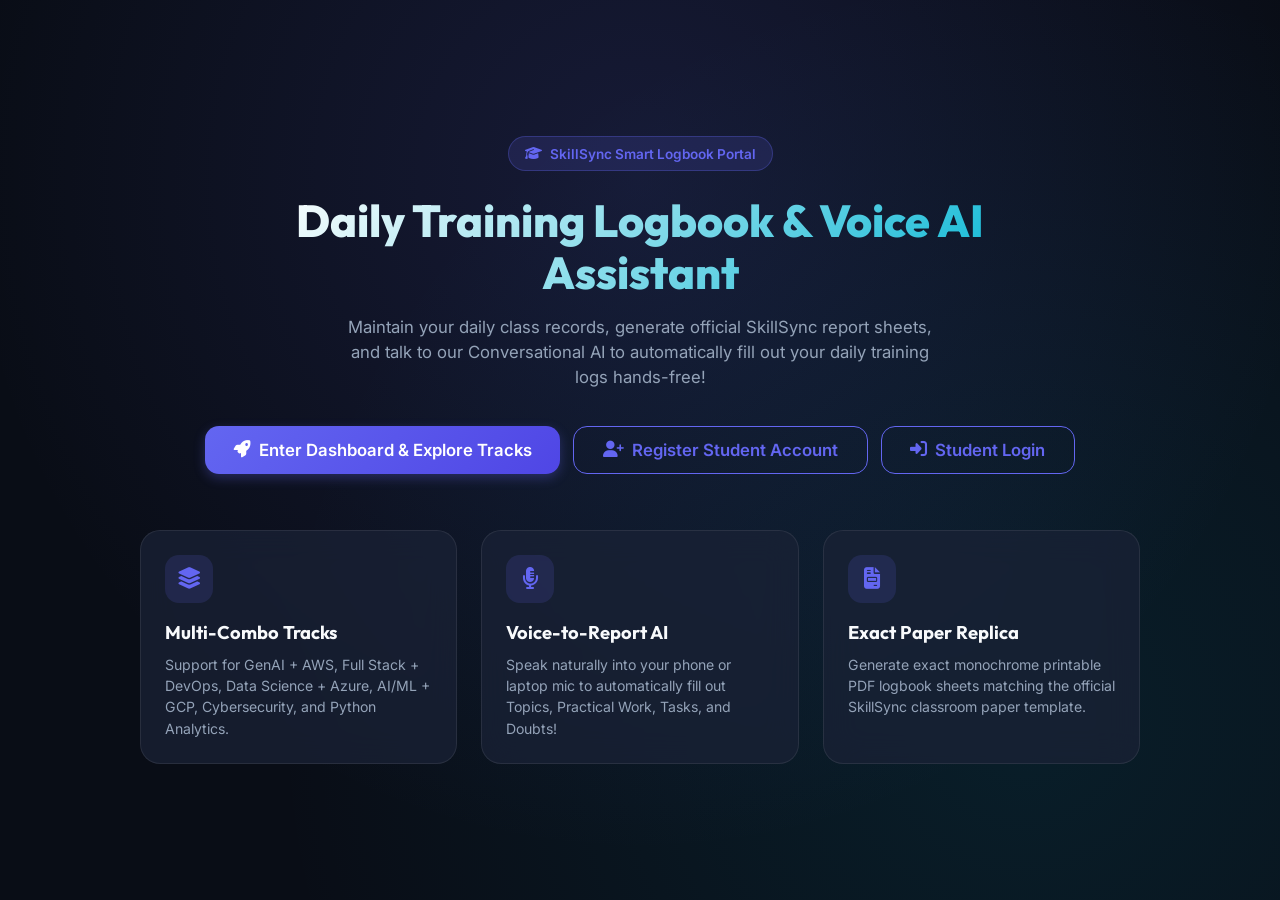
==== commit 907b9480: "Fix form persistence and voice assistant deployment" ====
--- a/index.html
+++ b/index.html
@@ -213,9 +213,6 @@
           </button>
           <button class="app-nav-link" onclick="switchAppTab('suggestions', this)">
             <i class="fa-solid fa-lightbulb"></i> Suggestions
-          </button>
-          <button class="app-nav-link" onclick="switchAppTab('owner-portal', this)">
-            <i class="fa-solid fa-user-shield"></i> Owner Portal
           </button>
         </aside>
 
@@ -607,9 +604,6 @@
                 <h2>Student Suggestions & Feedback</h2>
                 <p>Submit your suggestions directly to the TECHWING management</p>
               </div>
-              <button class="btn btn-outline" style="font-size: 0.8rem;" onclick="toggleOwnerInbox()">
-                <i class="fa-solid fa-user-shield"></i> Owner Inbox Access
-              </button>
             </div>
 
             <div style="display: flex; flex-direction: column; gap: 1.5rem; max-width: 900px; margin: 0 auto;">
@@ -657,21 +651,6 @@
                 </form>
               </div>
 
-              <!-- Received Suggestions List (Protected: App Owner Only) -->
-              <div id="ownerInboxCard" class="editor-card" style="display: none; border: 1px solid var(--accent-purple);">
-                <div style="display: flex; align-items: center; justify-content: space-between; margin-bottom: 1rem; border-bottom: 1px solid var(--border-color); padding-bottom: 0.75rem;">
-                  <h3 style="font-family: var(--font-display); margin: 0; color: var(--accent-purple);">
-                    <i class="fa-solid fa-user-shield"></i> Owner Private Suggestions Inbox
-                  </h3>
-                  <div style="display: flex; align-items: center; gap: 0.5rem;">
-                    <span class="status-badge completed" id="sugCountBadge">0 Received</span>
-                    <button class="btn btn-outline" style="padding: 0.25rem 0.5rem; font-size: 0.75rem;" onclick="hideOwnerInbox()">Close</button>
-                  </div>
-                </div>
-                <div id="suggestionsList" style="display: flex; flex-direction: column; gap: 0.88rem; max-height: 500px; overflow-y: auto;">
-                  <!-- Rendered dynamically for owner -->
-                </div>
-              </div>
             </div>
           </div>
 
@@ -878,10 +857,6 @@
           <i class="fa-solid fa-lightbulb"></i>
           <span>Feedback</span>
         </button>
-        <button class="mobile-nav-item" onclick="switchAppTab('owner-portal', this)">
-          <i class="fa-solid fa-user-shield"></i>
-          <span>Owner</span>
-        </button>
       </nav>
 
     </div>
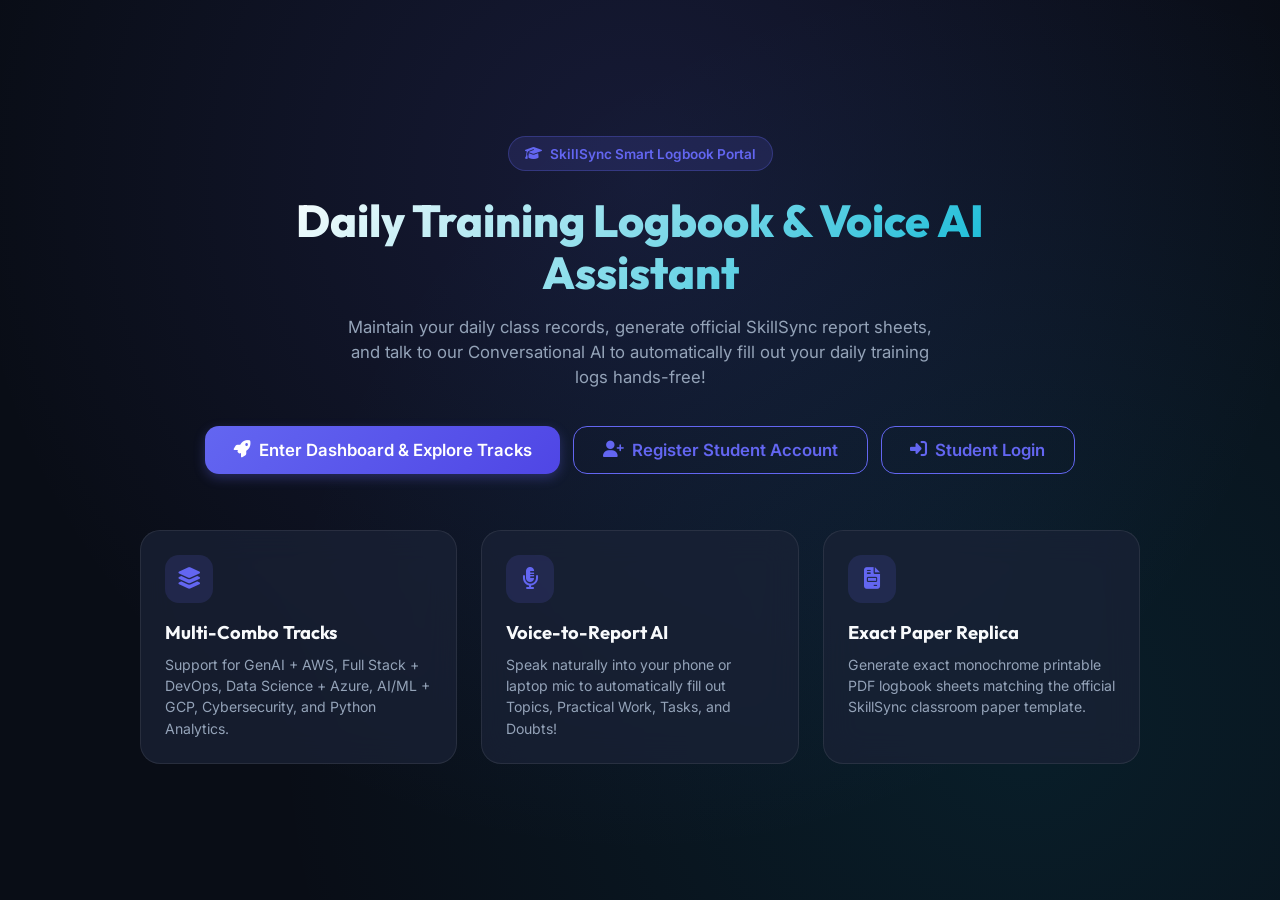
==== commit e3b99c98: "Remove history search and prevent Render cold starts" ====
--- a/index.html
+++ b/index.html
@@ -532,7 +532,7 @@
             <div class="pane-title-bar">
               <div>
                 <h2>Reports History & Exports</h2>
-                <p>Search, filter, and export past class report entries</p>
+                <p>Review and export past class report entries</p>
               </div>
               <div style="display: flex; gap: 0.5rem;">
                 <button class="btn btn-outline" onclick="exportJSON()">Export JSON</button>
